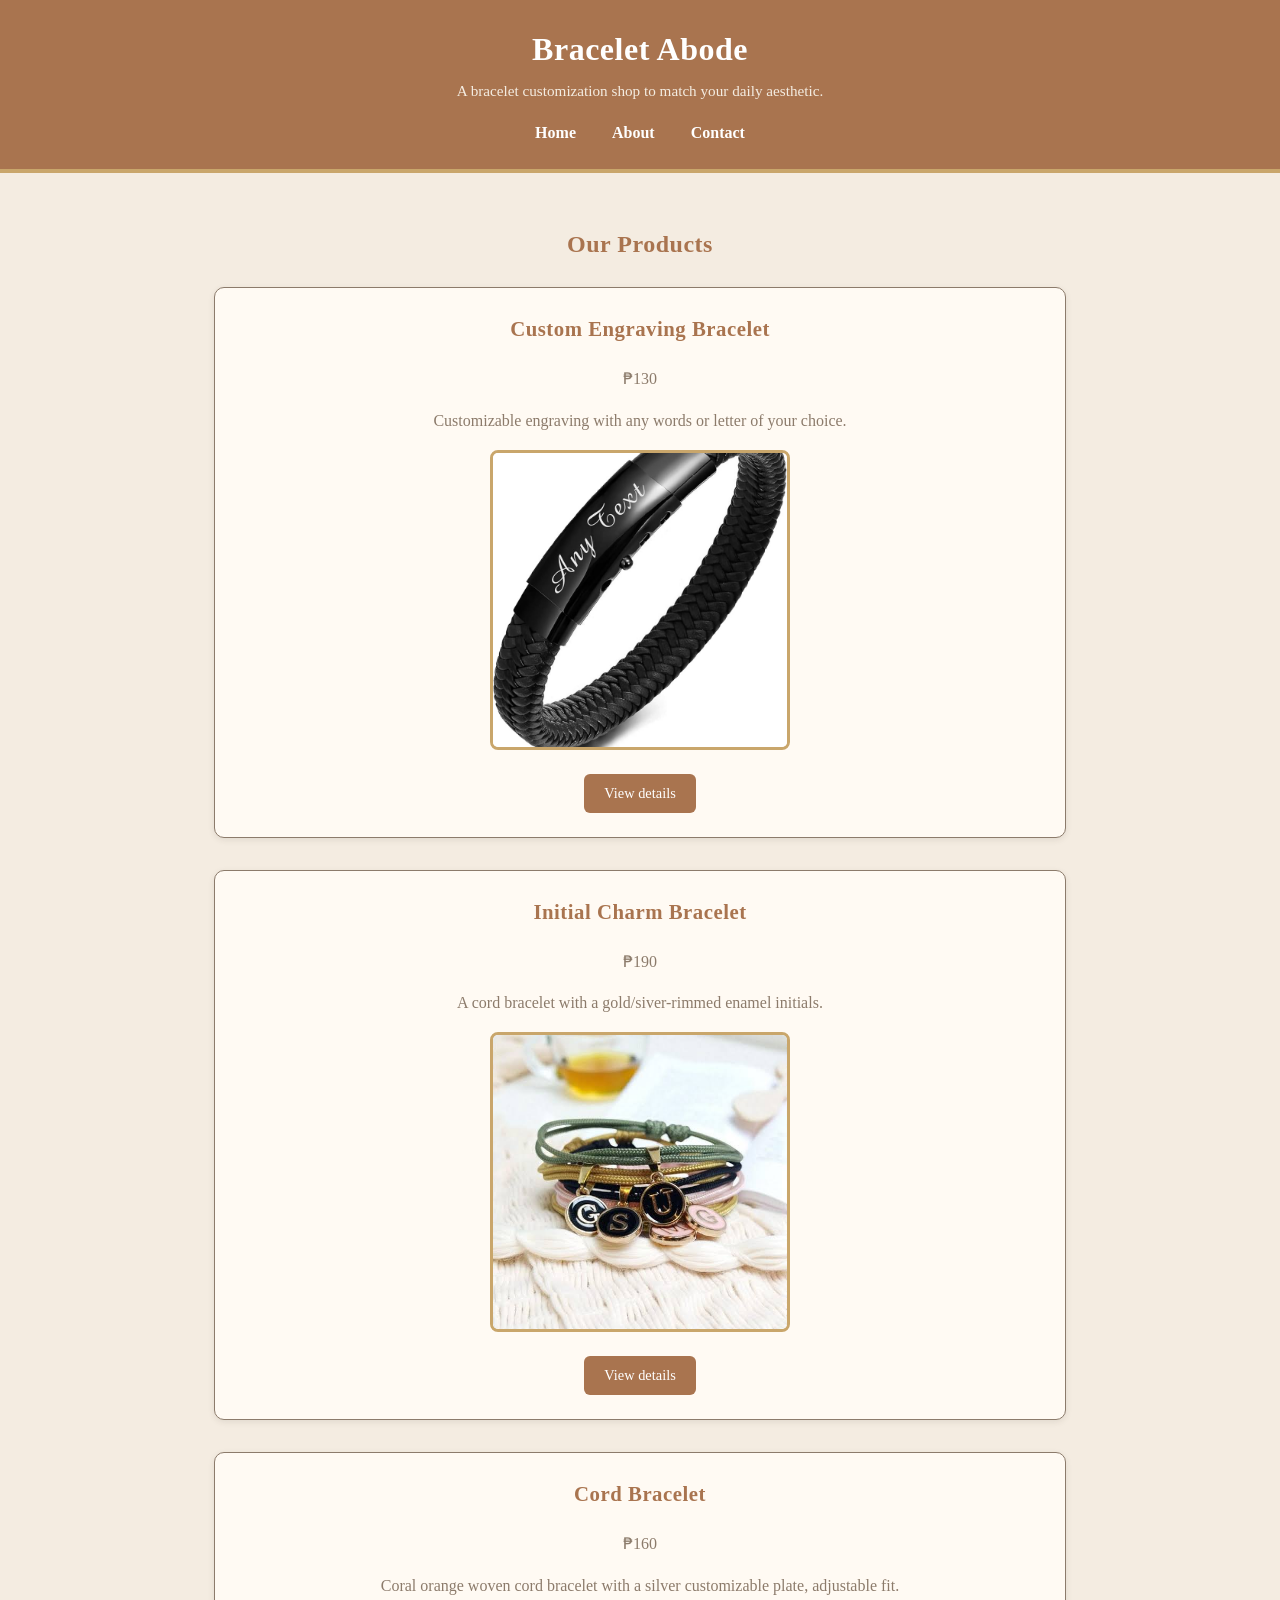
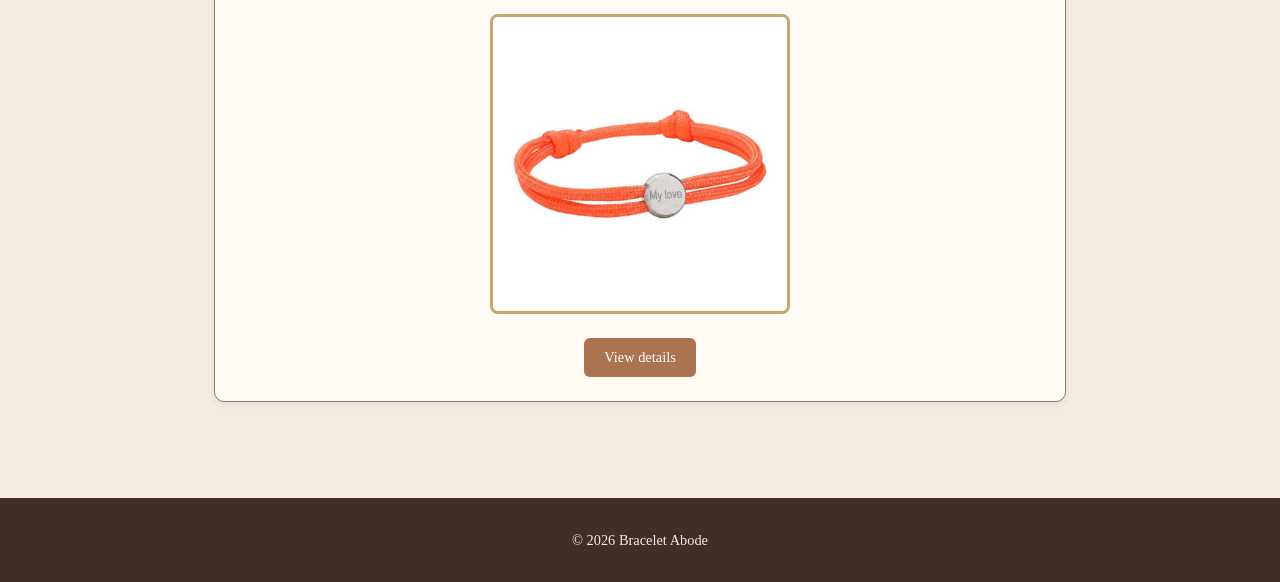
==== index.html @ f06ab2ed "added stylesheet and link from all pages" ====
<!DOCTYPE html>
<html lang="en">
<head>
    <meta charset="UTF-8">
    <title>Bracelet Abode</title>
    <link rel="stylesheet" href="style.css">
</head>
<body>
    <header>
        <h1>Bracelet Abode</h1>
        <p>A bracelet customization shop to match your daily aesthetic.</p>
        <nav>
            <ul>
                <li><a href="index.html">Home</a></li>
                <li><a href="about.html">About</a></li>
                <li><a href="contact.html">Contact</a></li>
            </ul>
        </nav>
    </header>

    <main>
        <h2>Our Products</h2>

        <article>
            <h3>Custom Engraving Bracelet</h3>
            <p>₱130</p>
            <p>Customizable engraving with any words or letter of your choice.</p>
            <img src="imgs/bracelet1.jpg" alt="Black leather band with a customizable plate embedding">
            <a href="products/custom-bracelet.html">View details</a>
        </article>

        <article>
            <h3>Initial Charm Bracelet</h3>
            <p>₱190</p>
            <p>A cord bracelet with a gold/siver-rimmed enamel initials.</p>
            <img src="imgs/bracelet2.jpg" alt="A cord band bracelet with a gold/siver initial charms">
            <a href="products/initial-charm-bracelet.html">View details</a>
        </article>

        <article>
            <h3>Cord Bracelet</h3>
            <p>₱160</p>
            <p>Coral orange woven cord bracelet with a silver customizable plate, adjustable fit.</p>
            <img src="imgs/bracelet3.jpg" alt="Orange woven cord bracelet with a round silver custom text charm">
            <a href="products/cord-bracelet.html">View details</a>
        </article>
    </main>

    <footer>
        <p>&copy; 2026 Bracelet Abode</p>
    </footer>
</body>
</html>
---- style.css ----
/* =========================================
   Variables
   ========================================= */
:root {
    --brand-color: #a9744f;   /* warm terracotta/leather brown */
    --ink: #3e2f28;           /* dark brown ink for text */
    --muted: #8c7b6b;         /* muted taupe/grey */
    --bg-light: #f4ece1;      /* cream parchment background */
    --accent: #c9a66b;        /* muted gold accent */
    --card-bg: #fffaf3;       /* off-white card background */
}

/* =========================================
   Base styles
   ========================================= */
* {
    box-sizing: border-box;
}

body {
    margin: 0;
    font-family: Georgia, 'Times New Roman', serif;
    line-height: 1.6;
    color: var(--ink);
    background-color: var(--bg-light);
}

h1, h2, h3 {
    font-family: 'Trebuchet MS', Georgia, serif;
    color: var(--brand-color);
    letter-spacing: 0.5px;
}

a {
    color: var(--brand-color);
}

/* =========================================
   Layout regions
   ========================================= */
header {
    background-color: var(--brand-color);
    color: #fff;
    padding: 1.5rem 2rem;
    text-align: center;
    border-bottom: 4px solid var(--accent);
}

header h1 {
    color: #fff;
    margin: 0 0 0.25rem 0;
    font-size: 2rem;
}

header p {
    margin: 0;
    color: var(--bg-light);
    font-size: 0.95rem;
}

nav ul {
    list-style: none;
    padding: 0;
    margin: 1rem 0 0 0;
    text-align: center;
}

nav li {
    display: inline-block;
    margin: 0 1rem;
}

nav a {
    color: #fff;
    text-decoration: none;
    font-weight: bold;
    font-size: 1rem;
    padding-bottom: 2px;
    border-bottom: 2px solid transparent;
    transition: border-color 0.2s ease;
}

nav a:hover {
    border-bottom: 2px solid var(--accent);
}

main {
    max-width: 900px;
    margin: 0 auto;
    padding: 2rem 1.5rem;
}

main h2 {
    text-align: center;
    margin-bottom: 1.5rem;
}

footer {
    background-color: var(--ink);
    color: var(--bg-light);
    text-align: center;
    padding: 1rem;
    font-size: 0.9rem;
    margin-top: 2rem;
}

/* =========================================
   Components
   ========================================= */

/* Product cards (article on index.html) */
article {
    background-color: var(--card-bg);
    border: 1px solid var(--muted);
    border-radius: 10px;
    padding: 1.5rem;
    margin-bottom: 2rem;
    text-align: center;
    box-shadow: 0 2px 6px rgba(62, 47, 40, 0.1);
}

article h3 {
    margin-top: 0;
    font-size: 1.3rem;
}

article p {
    color: var(--muted);
}

/* uniform, centered product images everywhere (index + product pages) */
img {
    display: block;
    margin: 1rem auto;
    width: 100%;
    max-width: 300px;
    height: 300px;
    object-fit: cover;
    border-radius: 8px;
    border: 3px solid var(--accent);
}

/* View details / back links styled as buttons */
article a,
main > a {
    display: inline-block;
    margin-top: 0.5rem;
    padding: 0.5rem 1.25rem;
    background-color: var(--brand-color);
    color: #fff;
    text-decoration: none;
    border-radius: 6px;
    font-size: 0.9rem;
}

article a:hover,
main > a:hover {
    background-color: var(--ink);
}

/* Product detail tables */
table {
    width: 100%;
    max-width: 500px;
    margin: 1.5rem auto;
    border-collapse: collapse;
    background-color: var(--card-bg);
}

table th, table td {
    border: 1px solid var(--muted);
    padding: 0.75rem;
    text-align: left;
}

table th {
    background-color: var(--accent);
    color: var(--ink);
    width: 35%;
}

/* Forms (contact + order enquiry) */
form {
    max-width: 500px;
    margin: 1.5rem auto;
    background-color: var(--card-bg);
    padding: 1.5rem;
    border-radius: 10px;
    border: 1px solid var(--muted);
}

fieldset {
    border: 1px solid var(--muted);
    border-radius: 6px;
    margin-bottom: 1rem;
    padding: 1rem;
}

legend {
    color: var(--brand-color);
    font-weight: bold;
    padding: 0 0.5rem;
}

label {
    display: block;
    margin-top: 0.75rem;
    margin-bottom: 0.25rem;
    font-weight: bold;
    color: var(--ink);
}

input[type="text"],
input[type="email"],
input[type="number"],
select,
textarea {
    width: 100%;
    padding: 0.5rem;
    border: 1px solid var(--muted);
    border-radius: 4px;
    font-family: inherit;
    font-size: 1rem;
    background-color: #fff;
    color: var(--ink);
}

input[type="submit"],
button[type="submit"] {
    margin-top: 1rem;
    padding: 0.6rem 1.5rem;
    background-color: var(--brand-color);
    color: #fff;
    border: none;
    border-radius: 6px;
    font-size: 1rem;
    cursor: pointer;
}

input[type="submit"]:hover,
button[type="submit"]:hover {
    background-color: var(--ink);
}
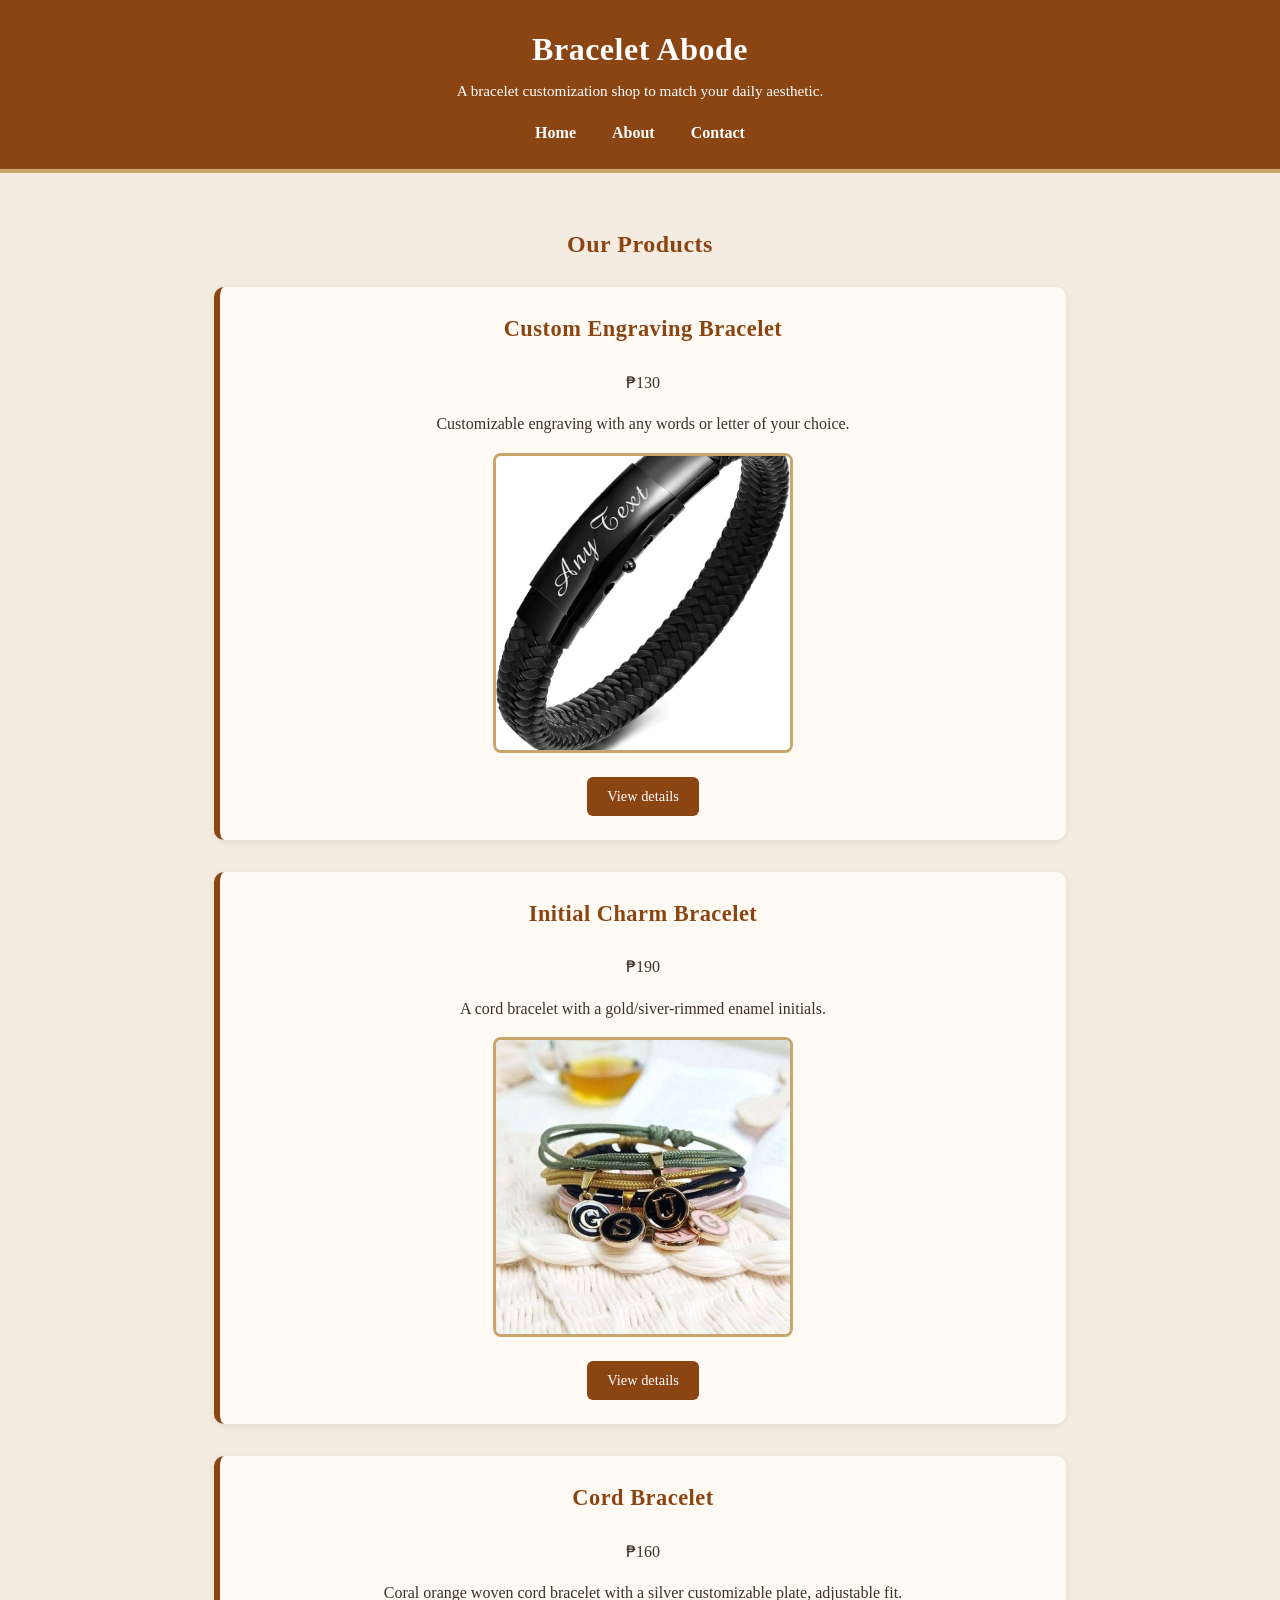
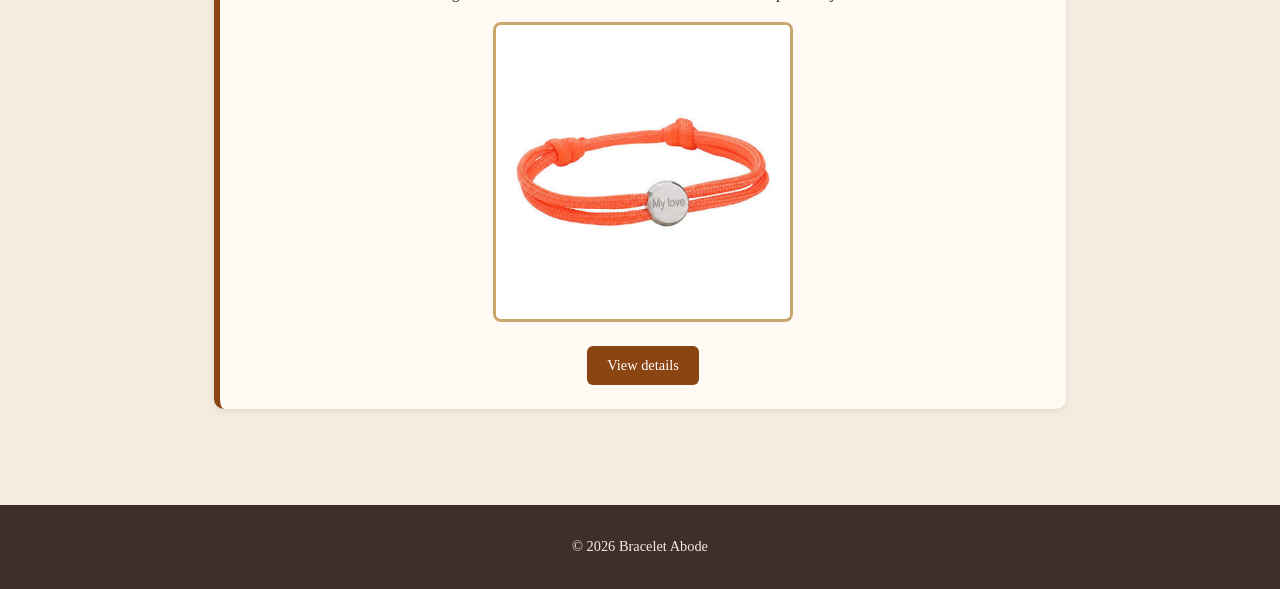
==== commit e92df6cd: "Style product cards with reusable class" ====
--- a/index.html
+++ b/index.html
@@ -21,7 +21,7 @@
     <main>
         <h2>Our Products</h2>
 
-        <article>
+        <article class="product-card">
             <h3>Custom Engraving Bracelet</h3>
             <p>₱130</p>
             <p>Customizable engraving with any words or letter of your choice.</p>
@@ -29,7 +29,7 @@
             <a href="products/custom-bracelet.html">View details</a>
         </article>
 
-        <article>
+        <article class="product-card">
             <h3>Initial Charm Bracelet</h3>
             <p>₱190</p>
             <p>A cord bracelet with a gold/siver-rimmed enamel initials.</p>
@@ -37,7 +37,7 @@
             <a href="products/initial-charm-bracelet.html">View details</a>
         </article>
 
-        <article>
+        <article class="product-card">
             <h3>Cord Bracelet</h3>
             <p>₱160</p>
             <p>Coral orange woven cord bracelet with a silver customizable plate, adjustable fit.</p>
--- a/style.css
+++ b/style.css
@@ -2,11 +2,11 @@
    Variables
    ========================================= */
 :root {
-    --brand-color: #a9744f;   /* warm terracotta/leather brown */
+    --brand-color: #8B4513;   /* saddle brown - darkened for 4.5:1 contrast */
     --ink: #3e2f28;           /* dark brown ink for text */
-    --muted: #8c7b6b;         /* muted taupe/grey */
+    --muted: #6b5d52;         /* muted taupe - darkened for 4.5:1 contrast */
     --bg-light: #f4ece1;      /* cream parchment background */
-    --accent: #c9a66b;        /* muted gold accent */
+    --accent: #c9a66b;        /* muted gold accent (decorative only) */
     --card-bg: #fffaf3;       /* off-white card background */
 }
 
@@ -54,7 +54,7 @@
 
 header p {
     margin: 0;
-    color: var(--bg-light);
+    color: #fff;
     font-size: 0.95rem;
 }
 
@@ -108,24 +108,25 @@
    Components
    ========================================= */
 
-/* Product cards (article on index.html) */
-article {
-    background-color: var(--card-bg);
-    border: 1px solid var(--muted);
-    border-radius: 10px;
-    padding: 1.5rem;
-    margin-bottom: 2rem;
+/* Product cards - reusable class (5.2 requirement) */
+.product-card {
+    background-color: var(--card-bg);      /* 1. background colour */
+    border-radius: 10px;                   /* 1. border-radius */
+    padding: 24px;                          /* 2. at least 16px padding */
+    border-left: 6px solid var(--brand-color); /* 3. coloured left border */
+    margin-bottom: 2rem;                   /* 4. margin-bottom so cards don't touch */
     text-align: center;
     box-shadow: 0 2px 6px rgba(62, 47, 40, 0.1);
 }
 
-article h3 {
+.product-card h3 {
     margin-top: 0;
-    font-size: 1.3rem;
-}
-
-article p {
-    color: var(--muted);
+    font-size: 1.4rem;      /* 5. distinct font-size */
+    color: var(--brand-color); /* 5. distinct color */
+}
+
+.product-card p {
+    color: var(--ink);
 }
 
 /* uniform, centered product images everywhere (index + product pages) */
@@ -141,7 +142,7 @@
 }
 
 /* View details / back links styled as buttons */
-article a,
+.product-card a,
 main > a {
     display: inline-block;
     margin-top: 0.5rem;
@@ -153,7 +154,7 @@
     font-size: 0.9rem;
 }
 
-article a:hover,
+.product-card a:hover,
 main > a:hover {
     background-color: var(--ink);
 }
@@ -171,15 +172,15 @@
     border: 1px solid var(--muted);
     padding: 0.75rem;
     text-align: left;
+    color: var(--ink);
 }
 
 table th {
     background-color: var(--accent);
-    color: var(--ink);
     width: 35%;
 }
 
-/* Forms (contact + order enquiry) */
+/* Forms (contact + order enquiry) - 5.2 requirements */
 form {
     max-width: 500px;
     margin: 1.5rem auto;
@@ -191,13 +192,13 @@
 
 fieldset {
     border: 1px solid var(--muted);
-    border-radius: 6px;
+    border-radius: 8px;        /* border-radius on fieldset */
     margin-bottom: 1rem;
-    padding: 1rem;
+    padding: 16px;              /* padding on fieldset */
 }
 
 legend {
-    color: var(--brand-color);
+    color: var(--brand-color);  /* styled legend using brand colour */
     font-weight: bold;
     padding: 0 0.5rem;
 }
@@ -216,7 +217,7 @@
 select,
 textarea {
     width: 100%;
-    padding: 0.5rem;
+    padding: 0.6rem 0.75rem;   /* consistent padding on inputs/textarea */
     border: 1px solid var(--muted);
     border-radius: 4px;
     font-family: inherit;
@@ -228,16 +229,27 @@
 input[type="submit"],
 button[type="submit"] {
     margin-top: 1rem;
-    padding: 0.6rem 1.5rem;
-    background-color: var(--brand-color);
-    color: #fff;
-    border: none;
+    padding: 0.6rem 1.5rem;     /* padding on button */
+    background-color: var(--brand-color); /* background colour */
+    color: #fff;
+    border: none;               /* no default border */
     border-radius: 6px;
     font-size: 1rem;
-    cursor: pointer;
+    cursor: pointer;            /* cursor: pointer */
 }
 
 input[type="submit"]:hover,
 button[type="submit"]:hover {
     background-color: var(--ink);
+}
+
+/* Visible focus state - Lesson 4.6 requirement.
+   NEVER use outline: none without a replacement -
+   this outline is what keyboard users rely on to see where they are. */
+input:focus,
+select:focus,
+textarea:focus,
+button:focus {
+    outline: 3px solid var(--brand-color);
+    outline-offset: 2px;
 }
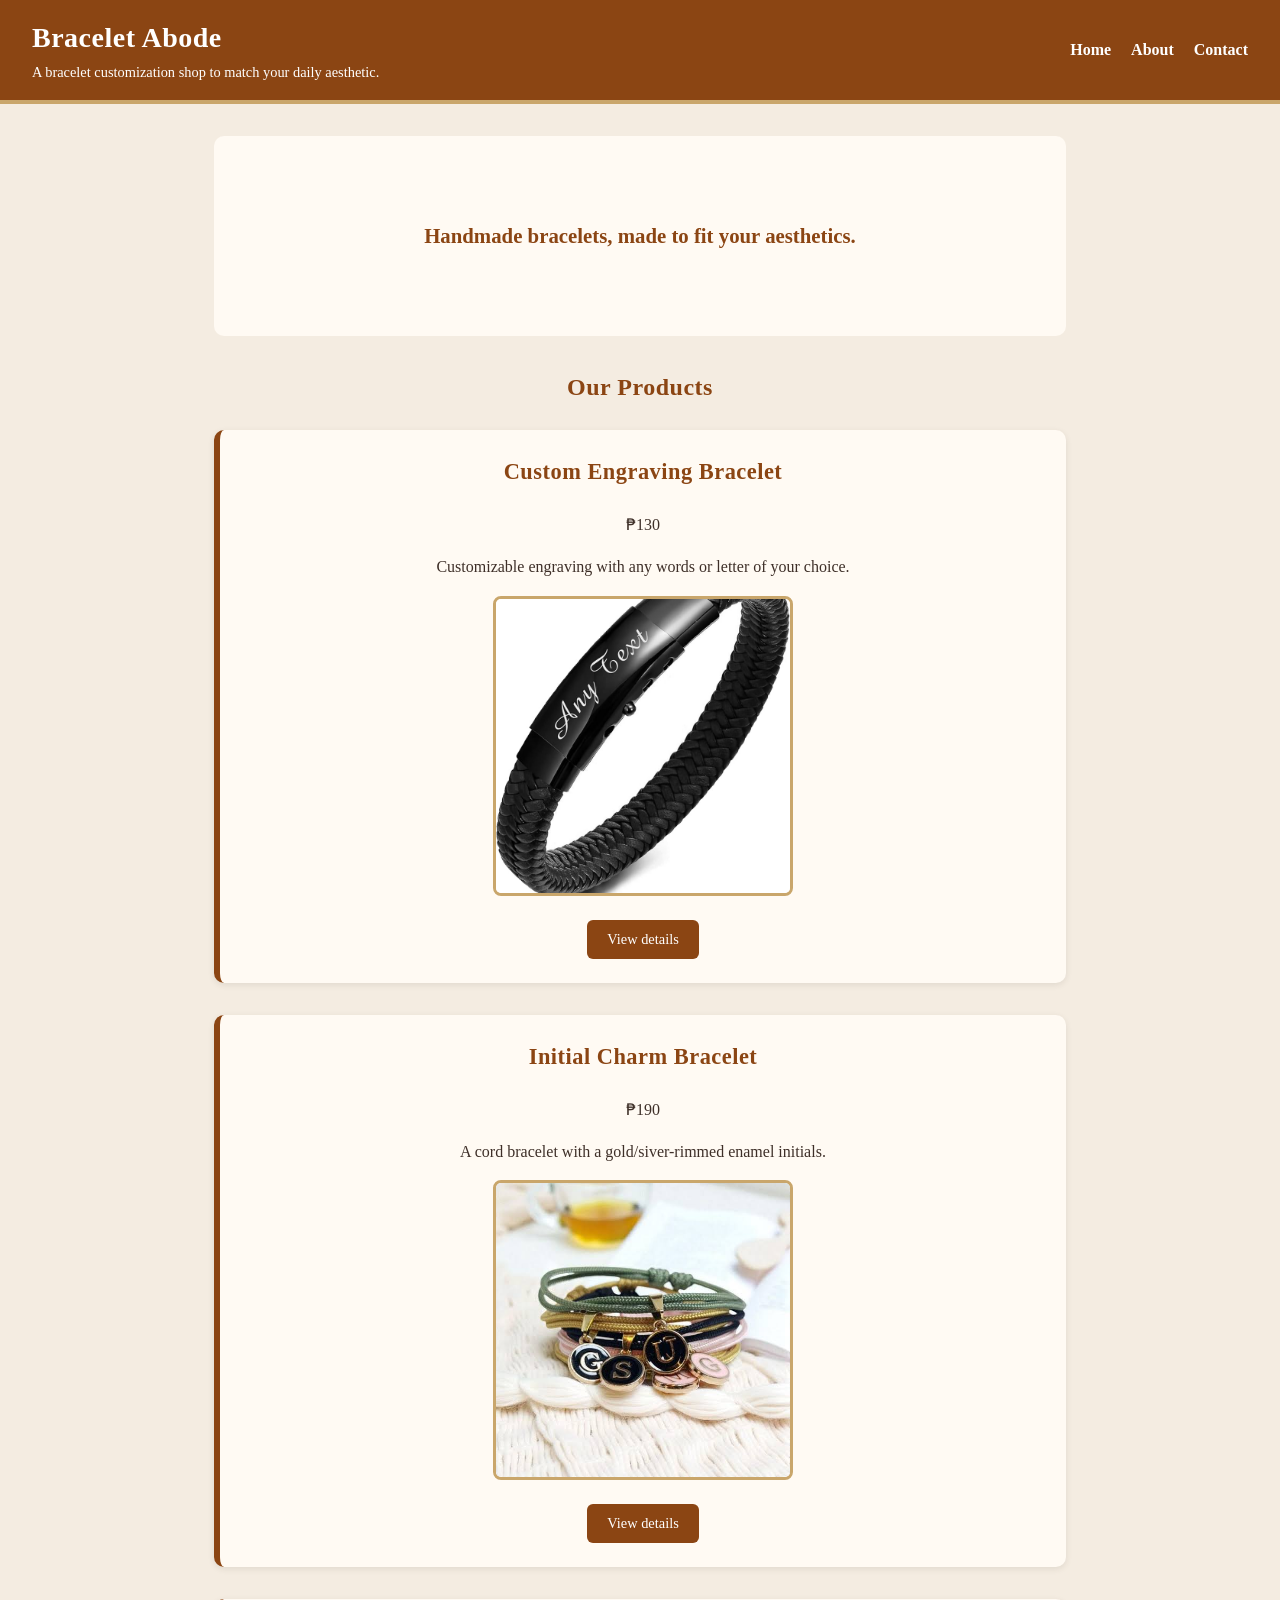
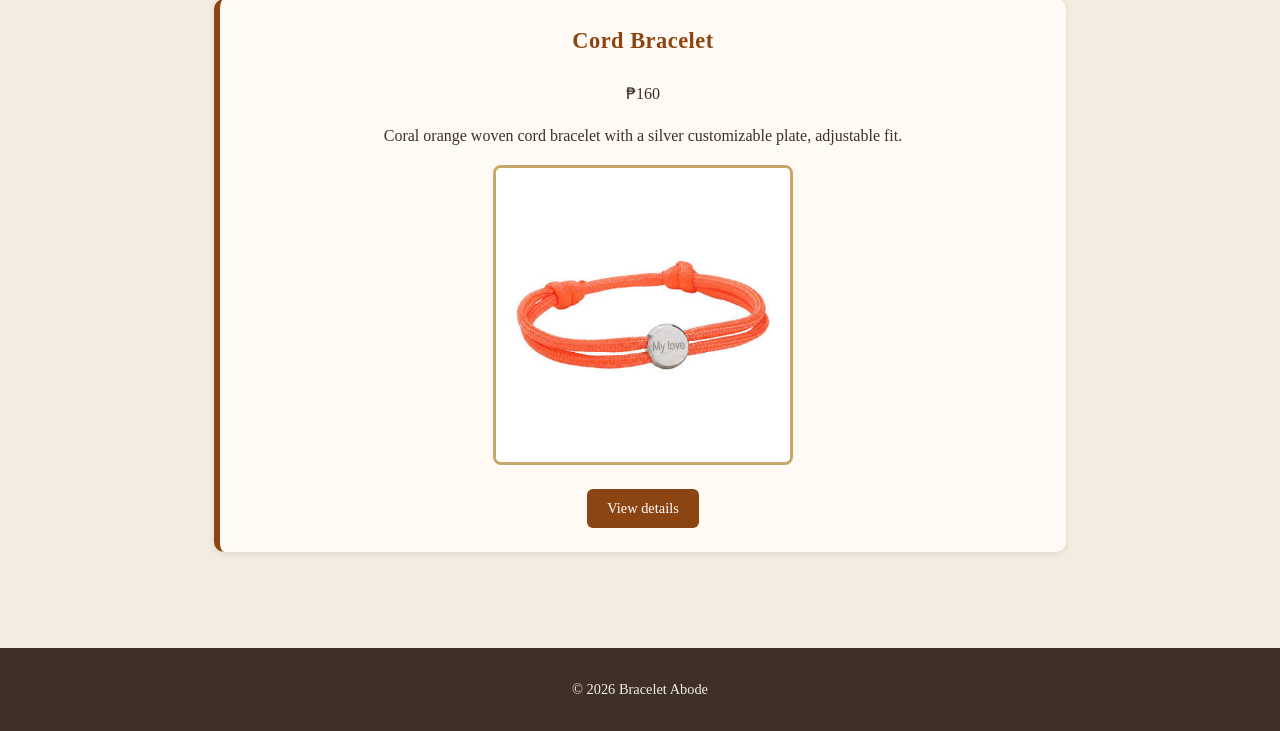
==== commit 0f0adce7: "Added header with flexbox and a banner" ====
--- a/index.html
+++ b/index.html
@@ -6,19 +6,25 @@
     <link rel="stylesheet" href="style.css">
 </head>
 <body>
-    <header>
+    <header class="site-header">
+    <div class="site-title">
         <h1>Bracelet Abode</h1>
         <p>A bracelet customization shop to match your daily aesthetic.</p>
-        <nav>
-            <ul>
-                <li><a href="index.html">Home</a></li>
-                <li><a href="about.html">About</a></li>
-                <li><a href="contact.html">Contact</a></li>
-            </ul>
-        </nav>
-    </header>
+    </div>
+    <nav>
+        <ul>
+            <li><a href="index.html">Home</a></li>
+            <li><a href="about.html">About</a></li>
+            <li><a href="contact.html">Contact</a></li>
+        </ul>
+    </nav>
+</header>
 
     <main>
+        <section class="hero">
+            <p>Handmade bracelets, made to fit your aesthetics.</p>
+        </section>
+        
         <h2>Our Products</h2>
 
         <article class="product-card">
--- a/style.css
+++ b/style.css
@@ -38,39 +38,43 @@
 /* =========================================
    Layout regions
    ========================================= */
-header {
+.site-header {
     background-color: var(--brand-color);
     color: #fff;
-    padding: 1.5rem 2rem;
-    text-align: center;
+    padding: 1rem 2rem;
+    display: flex;
+    justify-content: space-between;
+    align-items: center;
     border-bottom: 4px solid var(--accent);
 }
 
-header h1 {
-    color: #fff;
-    margin: 0 0 0.25rem 0;
-    font-size: 2rem;
-}
-
-header p {
-    margin: 0;
-    color: #fff;
-    font-size: 0.95rem;
-}
-
-nav ul {
+.site-title h1 {
+    color: #fff;
+    margin: 0;
+    font-size: 1.75rem;
+}
+
+.site-title p {
+    margin: 0;
+    color: #fff;
+    font-size: 0.9rem;
+}
+
+.site-header > h1 {
+    color: #fff;
+    margin: 0;
+    font-size: 1.75rem;
+}
+
+.site-header nav ul {
+    display: flex;
+    gap: 20px;
     list-style: none;
     padding: 0;
-    margin: 1rem 0 0 0;
-    text-align: center;
-}
-
-nav li {
-    display: inline-block;
-    margin: 0 1rem;
-}
-
-nav a {
+    margin: 0;
+}
+
+.site-header nav a {
     color: #fff;
     text-decoration: none;
     font-weight: bold;
@@ -80,7 +84,7 @@
     transition: border-color 0.2s ease;
 }
 
-nav a:hover {
+.site-header nav a:hover {
     border-bottom: 2px solid var(--accent);
 }
 
@@ -252,4 +256,38 @@
 button:focus {
     outline: 3px solid var(--brand-color);
     outline-offset: 2px;
+}
+/* Radio & checkbox labels should sit inline next to their input, not stack */
+input[type="radio"],
+input[type="checkbox"] {
+    width: auto;
+    margin-right: 0.5rem;
+    vertical-align: middle;
+}
+
+input[type="radio"] + label,
+input[type="checkbox"] + label {
+    display: inline;
+    font-weight: normal;
+    margin: 0;
+    color: var(--ink);
+}
+
+/* Hero banner - centered horizontally and vertically */
+.hero {
+    height: 200px;
+    display: flex;
+    justify-content: center;
+    align-items: center;
+    background-color: var(--card-bg);
+    border-radius: 10px;
+    margin-bottom: 2rem;
+    text-align: center;
+}
+
+.hero p {
+    font-size: 1.3rem;
+    color: var(--brand-color);
+    font-weight: bold;
+    margin: 0;
 }
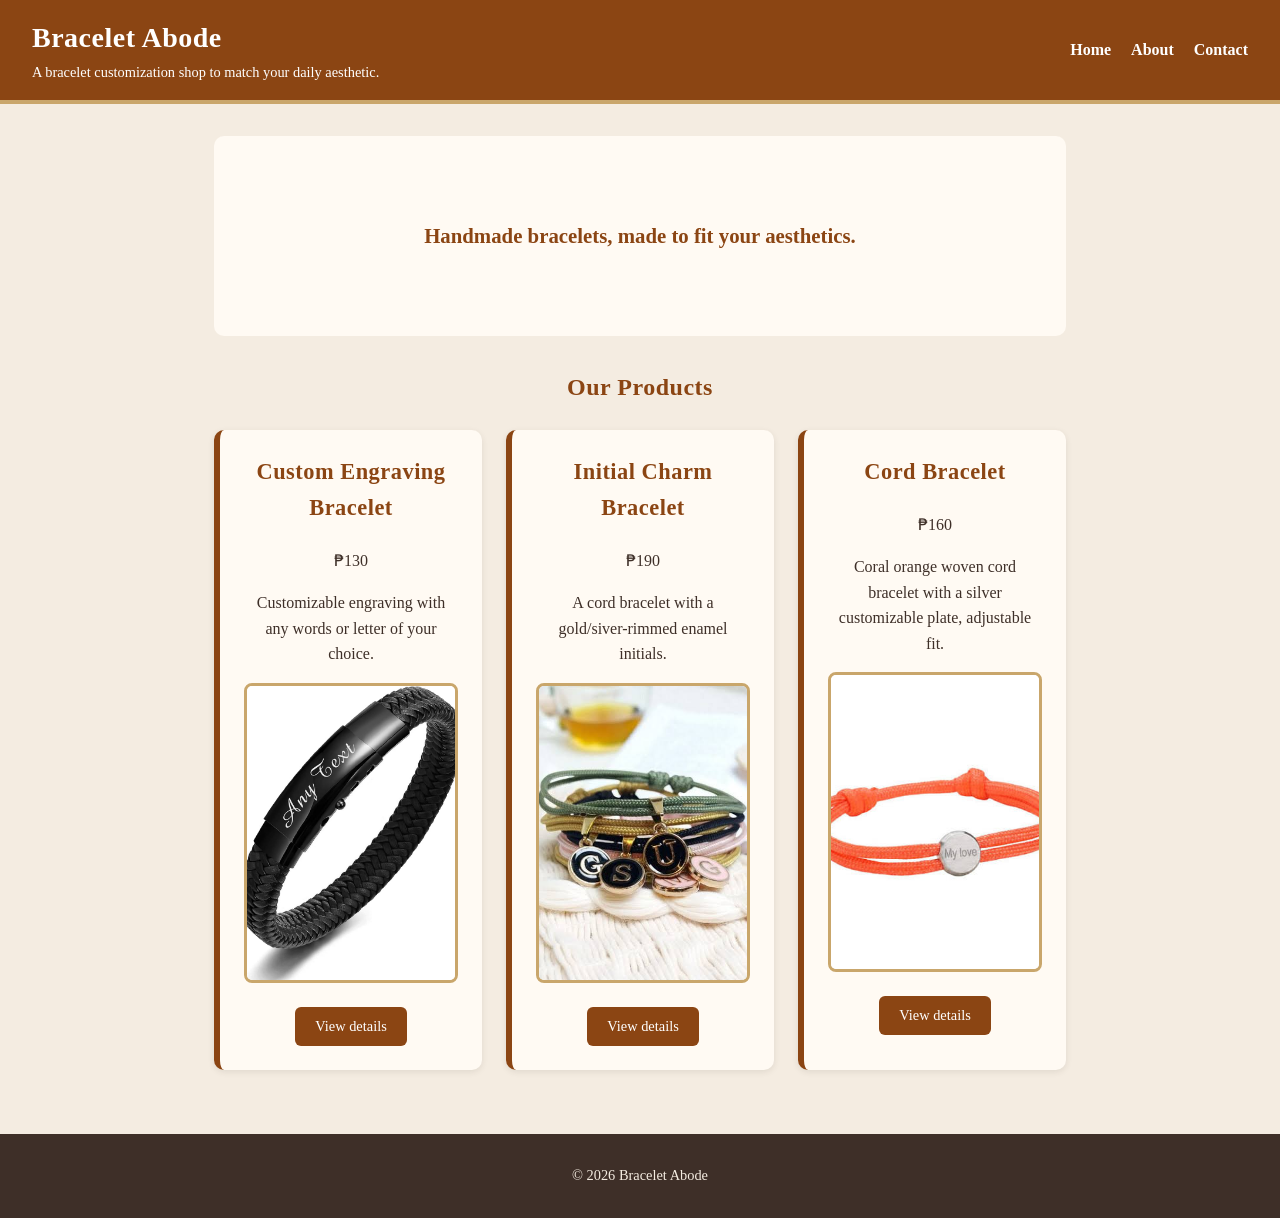
==== commit 3e2f9499: "Added flex grid to product cards" ====
--- a/index.html
+++ b/index.html
@@ -24,32 +24,34 @@
         <section class="hero">
             <p>Handmade bracelets, made to fit your aesthetics.</p>
         </section>
+
+        <h2>Our Products</h2>
         
-        <h2>Our Products</h2>
+        <div class="product-grid">
+            <article class="product-card">
+                <h3>Custom Engraving Bracelet</h3>
+                <p>₱130</p>
+                <p>Customizable engraving with any words or letter of your choice.</p>
+                <img src="imgs/bracelet1.jpg" alt="Black leather band with a customizable plate embedding">
+                <a href="products/custom-bracelet.html">View details</a>
+            </article>
 
-        <article class="product-card">
-            <h3>Custom Engraving Bracelet</h3>
-            <p>₱130</p>
-            <p>Customizable engraving with any words or letter of your choice.</p>
-            <img src="imgs/bracelet1.jpg" alt="Black leather band with a customizable plate embedding">
-            <a href="products/custom-bracelet.html">View details</a>
-        </article>
+            <article class="product-card">
+                <h3>Initial Charm Bracelet</h3>
+                <p>₱190</p>
+                <p>A cord bracelet with a gold/siver-rimmed enamel initials.</p>
+                <img src="imgs/bracelet2.jpg" alt="A cord band bracelet with a gold/siver initial charms">
+                <a href="products/initial-charm-bracelet.html">View details</a>
+            </article>
 
-        <article class="product-card">
-            <h3>Initial Charm Bracelet</h3>
-            <p>₱190</p>
-            <p>A cord bracelet with a gold/siver-rimmed enamel initials.</p>
-            <img src="imgs/bracelet2.jpg" alt="A cord band bracelet with a gold/siver initial charms">
-            <a href="products/initial-charm-bracelet.html">View details</a>
-        </article>
-
-        <article class="product-card">
-            <h3>Cord Bracelet</h3>
-            <p>₱160</p>
-            <p>Coral orange woven cord bracelet with a silver customizable plate, adjustable fit.</p>
-            <img src="imgs/bracelet3.jpg" alt="Orange woven cord bracelet with a round silver custom text charm">
-            <a href="products/cord-bracelet.html">View details</a>
-        </article>
+            <article class="product-card">
+                <h3>Cord Bracelet</h3>
+                <p>₱160</p>
+                <p>Coral orange woven cord bracelet with a silver customizable plate, adjustable fit.</p>
+                <img src="imgs/bracelet3.jpg" alt="Orange woven cord bracelet with a round silver custom text charm">
+                <a href="products/cord-bracelet.html">View details</a>
+            </article>
+        </div>
     </main>
 
     <footer>
--- a/style.css
+++ b/style.css
@@ -112,13 +112,19 @@
    Components
    ========================================= */
 
+.product-grid {
+    display: flex;
+    flex-wrap: wrap;
+    gap: 24px;
+}
+
 /* Product cards - reusable class (5.2 requirement) */
 .product-card {
     background-color: var(--card-bg);      /* 1. background colour */
     border-radius: 10px;                   /* 1. border-radius */
     padding: 24px;                          /* 2. at least 16px padding */
     border-left: 6px solid var(--brand-color); /* 3. coloured left border */
-    margin-bottom: 2rem;                   /* 4. margin-bottom so cards don't touch */
+    flex: 1 1 240px;                 
     text-align: center;
     box-shadow: 0 2px 6px rgba(62, 47, 40, 0.1);
 }
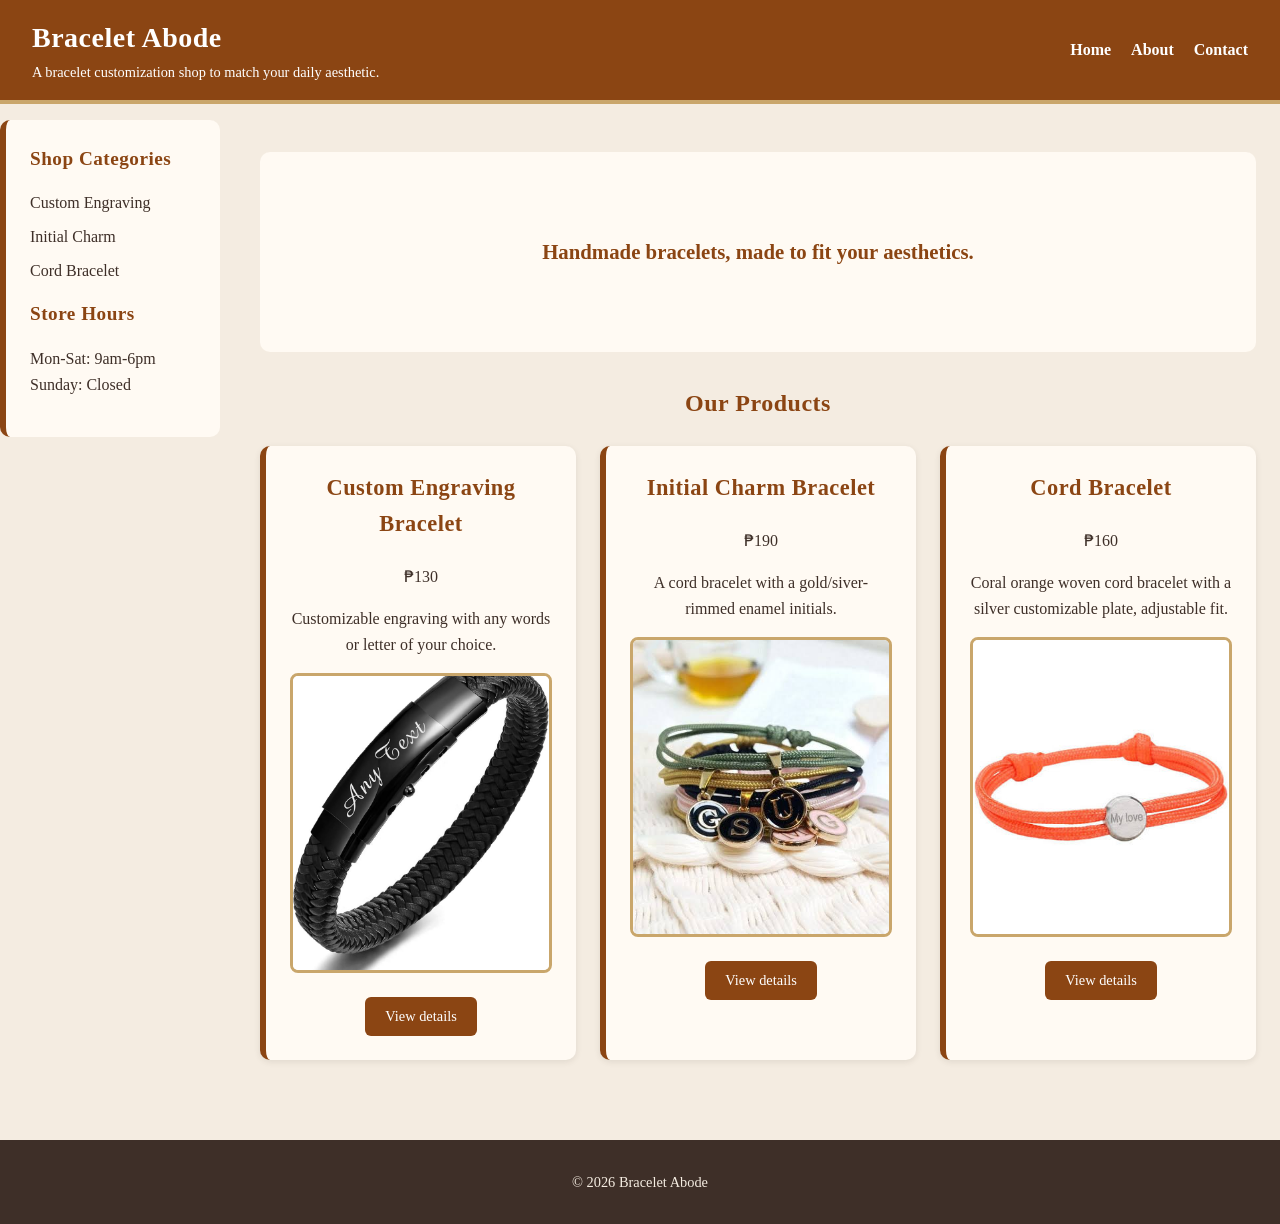
==== commit e1cba522: "Add grid page layout with sidebar using named grid areas" ====
--- a/index.html
+++ b/index.html
@@ -19,6 +19,18 @@
         </ul>
     </nav>
 </header>
+
+<aside>
+    <h2>Shop Categories</h2>
+    <ul>
+        <li><a href="products/custom-bracelet.html">Custom Engraving</a></li>
+        <li><a href="products/initial-charm-bracelet.html">Initial Charm</a></li>
+        <li><a href="products/cord-bracelet.html">Cord Bracelet</a></li>
+    </ul>
+
+    <h2>Store Hours</h2>
+    <p>Mon-Sat: 9am-6pm<br>Sunday: Closed</p>
+</aside>
 
     <main>
         <section class="hero">
--- a/style.css
+++ b/style.css
@@ -23,6 +23,15 @@
     line-height: 1.6;
     color: var(--ink);
     background-color: var(--bg-light);
+
+     /* page skeleton grid */
+    display: grid;
+    grid-template-columns: 220px 1fr;
+    grid-template-areas:
+        "masthead masthead"
+        "side     main"
+        "foot     foot";
+    gap: 16px;
 }
 
 h1, h2, h3 {
@@ -46,6 +55,7 @@
     justify-content: space-between;
     align-items: center;
     border-bottom: 4px solid var(--accent);
+    grid-area: masthead;
 }
 
 .site-title h1 {
@@ -88,10 +98,10 @@
     border-bottom: 2px solid var(--accent);
 }
 
-main {
-    max-width: 900px;
-    margin: 0 auto;
+main { 
     padding: 2rem 1.5rem;
+    grid-area: main;
+
 }
 
 main h2 {
@@ -106,6 +116,7 @@
     padding: 1rem;
     font-size: 0.9rem;
     margin-top: 2rem;
+    grid-area: foot;
 }
 
 /* =========================================
@@ -296,4 +307,40 @@
     color: var(--brand-color);
     font-weight: bold;
     margin: 0;
+}
+
+/* Sidebar */
+aside {
+    grid-area: side;
+    background-color: var(--card-bg);
+    border-radius: 10px;
+    padding: 1.5rem;
+    border-left: 6px solid var(--brand-color);
+    height: fit-content;
+}
+
+aside h2 {
+    font-size: 1.2rem;
+    margin-top: 0;
+    color: var(--brand-color);
+}
+
+aside ul {
+    list-style: none;
+    padding: 0;
+    margin: 0 0 1rem 0;
+}
+
+aside li {
+    margin-bottom: 0.5rem;
+}
+
+aside a {
+    color: var(--ink);
+    text-decoration: none;
+}
+
+aside a:hover {
+    color: var(--brand-color);
+    text-decoration: underline;
 }
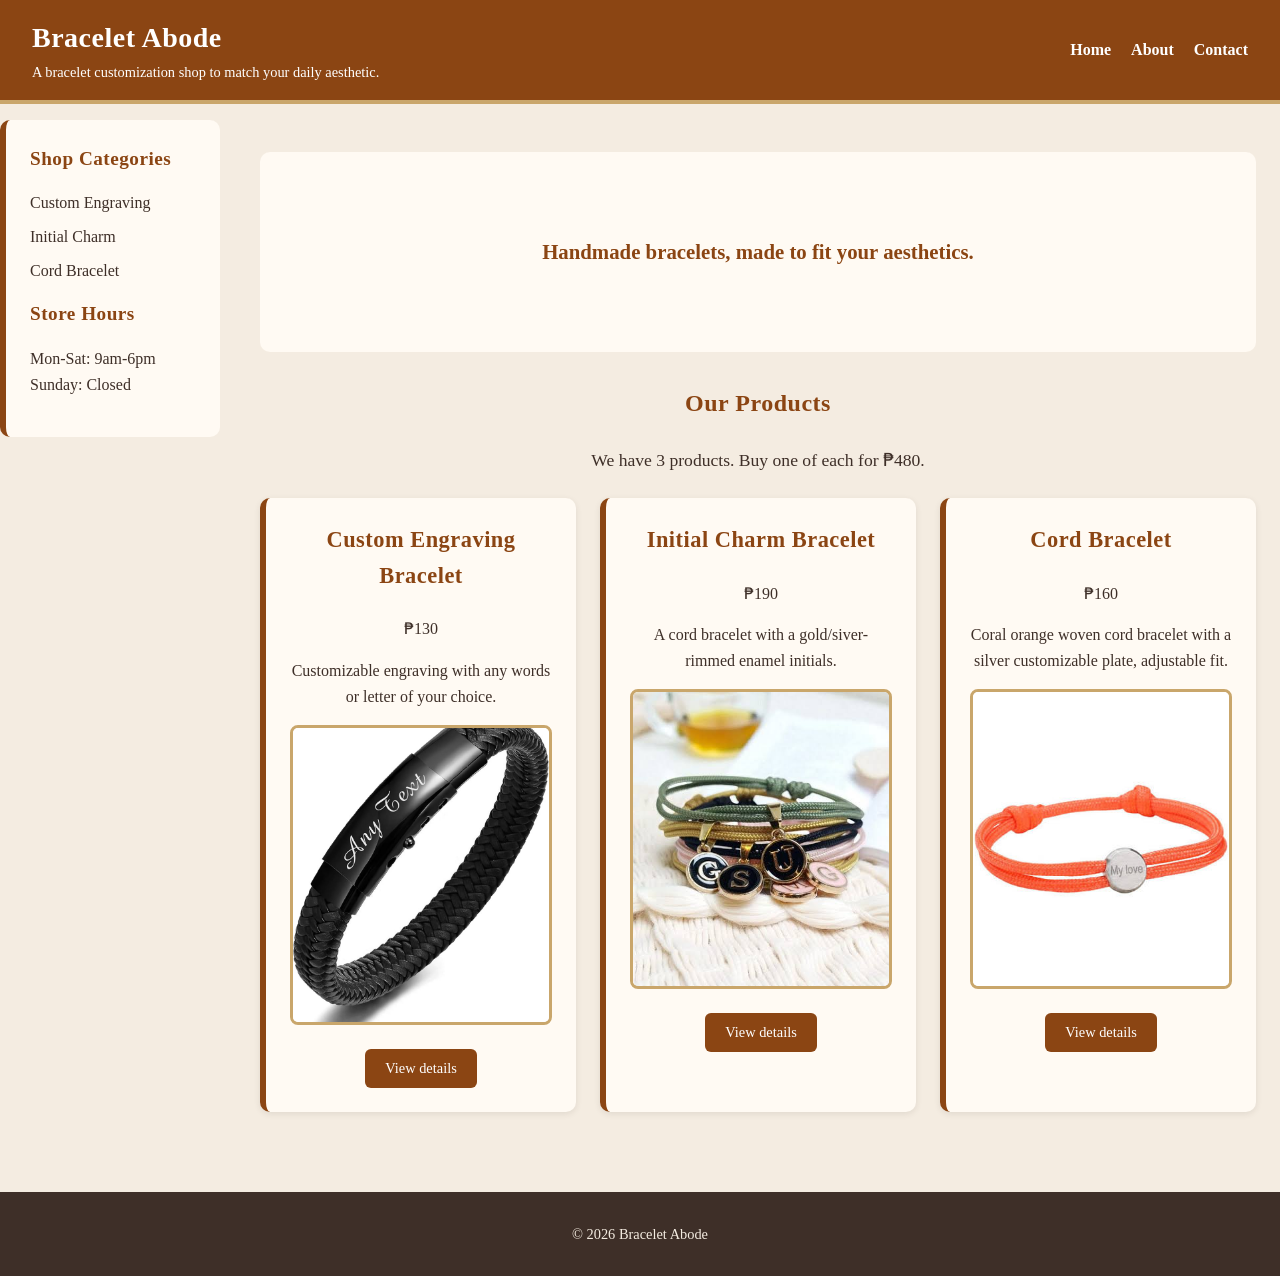
==== commit 484a0627: "Added script and connected in all pages" ====
--- a/index.html
+++ b/index.html
@@ -2,13 +2,14 @@
 <html lang="en">
 <head>
     <meta charset="UTF-8">
+    <meta name="viewport" content="width=device-width, initial-scale=1.0">
     <title>Bracelet Abode</title>
     <link rel="stylesheet" href="style.css">
 </head>
 <body>
     <header class="site-header">
     <div class="site-title">
-        <h1>Bracelet Abode</h1>
+        <h1 id="shop-name">Bracelet Abode</h1>
         <p>A bracelet customization shop to match your daily aesthetic.</p>
     </div>
     <nav>
@@ -38,6 +39,7 @@
         </section>
 
         <h2>Our Products</h2>
+        <p id="product-summary" class="product-summary"></p>
         
         <div class="product-grid">
             <article class="product-card">
@@ -52,7 +54,7 @@
                 <h3>Initial Charm Bracelet</h3>
                 <p>₱190</p>
                 <p>A cord bracelet with a gold/siver-rimmed enamel initials.</p>
-                <img src="imgs/bracelet2.jpg" alt="A cord band bracelet with a gold/siver initial charms">
+                <img src="imgs/bracelet2.jpg" alt="A cord band bracelet with a gold/silver initial charms">
                 <a href="products/initial-charm-bracelet.html">View details</a>
             </article>
 
@@ -67,7 +69,8 @@
     </main>
 
     <footer>
-        <p>&copy; 2026 Bracelet Abode</p>
+        <p id="copyright">&copy; 2026 Bracelet Abode</p>
     </footer>
+    <script src="script.js"></script>
 </body>
 </html>
--- a/style.css
+++ b/style.css
@@ -24,14 +24,27 @@
     color: var(--ink);
     background-color: var(--bg-light);
 
-     /* page skeleton grid */
+    /* Base (mobile): single column, everything stacked.
+       Products (main) come before secondary content (side). */
     display: grid;
-    grid-template-columns: 220px 1fr;
+    grid-template-columns: 1fr;
     grid-template-areas:
-        "masthead masthead"
-        "side     main"
-        "foot     foot";
+        "masthead"
+        "main"
+        "side"
+        "foot";
     gap: 16px;
+}
+
+/* Enhance at tablet and up: sidebar + main side by side */
+@media (min-width: 700px) {
+    body {
+        grid-template-columns: 220px 1fr;
+        grid-template-areas:
+            "masthead masthead"
+            "side     main"
+            "foot     foot";
+    }
 }
 
 h1, h2, h3 {
@@ -78,7 +91,8 @@
 
 .site-header nav ul {
     display: flex;
-    gap: 20px;
+    flex-wrap: wrap;
+    gap: 12px 20px;
     list-style: none;
     padding: 0;
     margin: 0;
@@ -343,4 +357,12 @@
 aside a:hover {
     color: var(--brand-color);
     text-decoration: underline;
-}+}
+
+.product-summary {
+    text-align: center;
+    font-size: 1.1rem;
+    color: var(--ink);
+    margin-bottom: 1.5rem;
+}
+
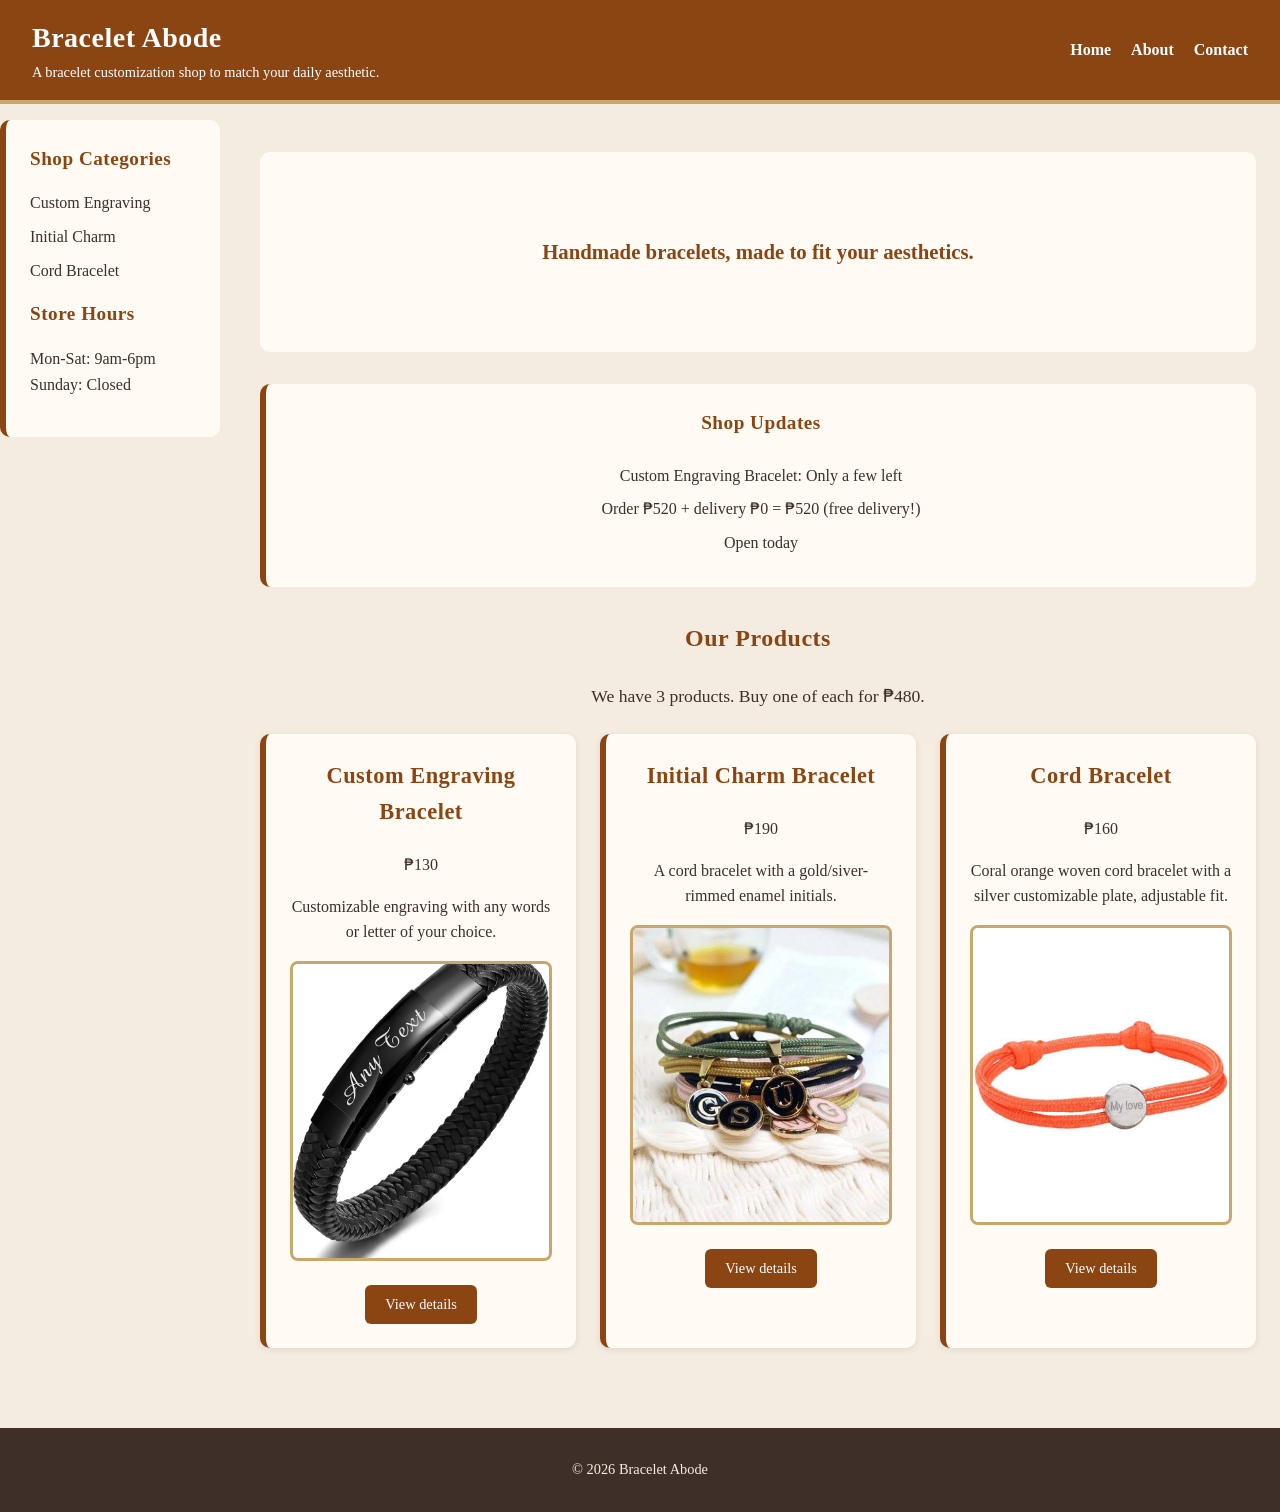
==== commit 03851910: "Added decisions" ====
--- a/index.html
+++ b/index.html
@@ -38,6 +38,13 @@
             <p>Handmade bracelets, made to fit your aesthetics.</p>
         </section>
 
+        <section class="shop-info">
+            <h2>Shop Updates</h2>
+            <p id="stock-status"></p>
+            <p id="delivery-summary"></p>
+            <p id="open-status"></p>
+        </section>
+
         <h2>Our Products</h2>
         <p id="product-summary" class="product-summary"></p>
         
--- a/style.css
+++ b/style.css
@@ -366,3 +366,22 @@
     margin-bottom: 1.5rem;
 }
 
+/* Conditions/ JAVA */
+.shop-info {
+    background-color: var(--card-bg);
+    border-left: 6px solid var(--brand-color);
+    border-radius: 10px;
+    padding: 1.5rem;
+    margin-bottom: 2rem;
+    text-align: center;
+}
+
+.shop-info h2 {
+    margin-top: 0;
+    font-size: 1.2rem;
+}
+
+.shop-info p {
+    margin: 0.5rem 0;
+    color: var(--ink);
+}
